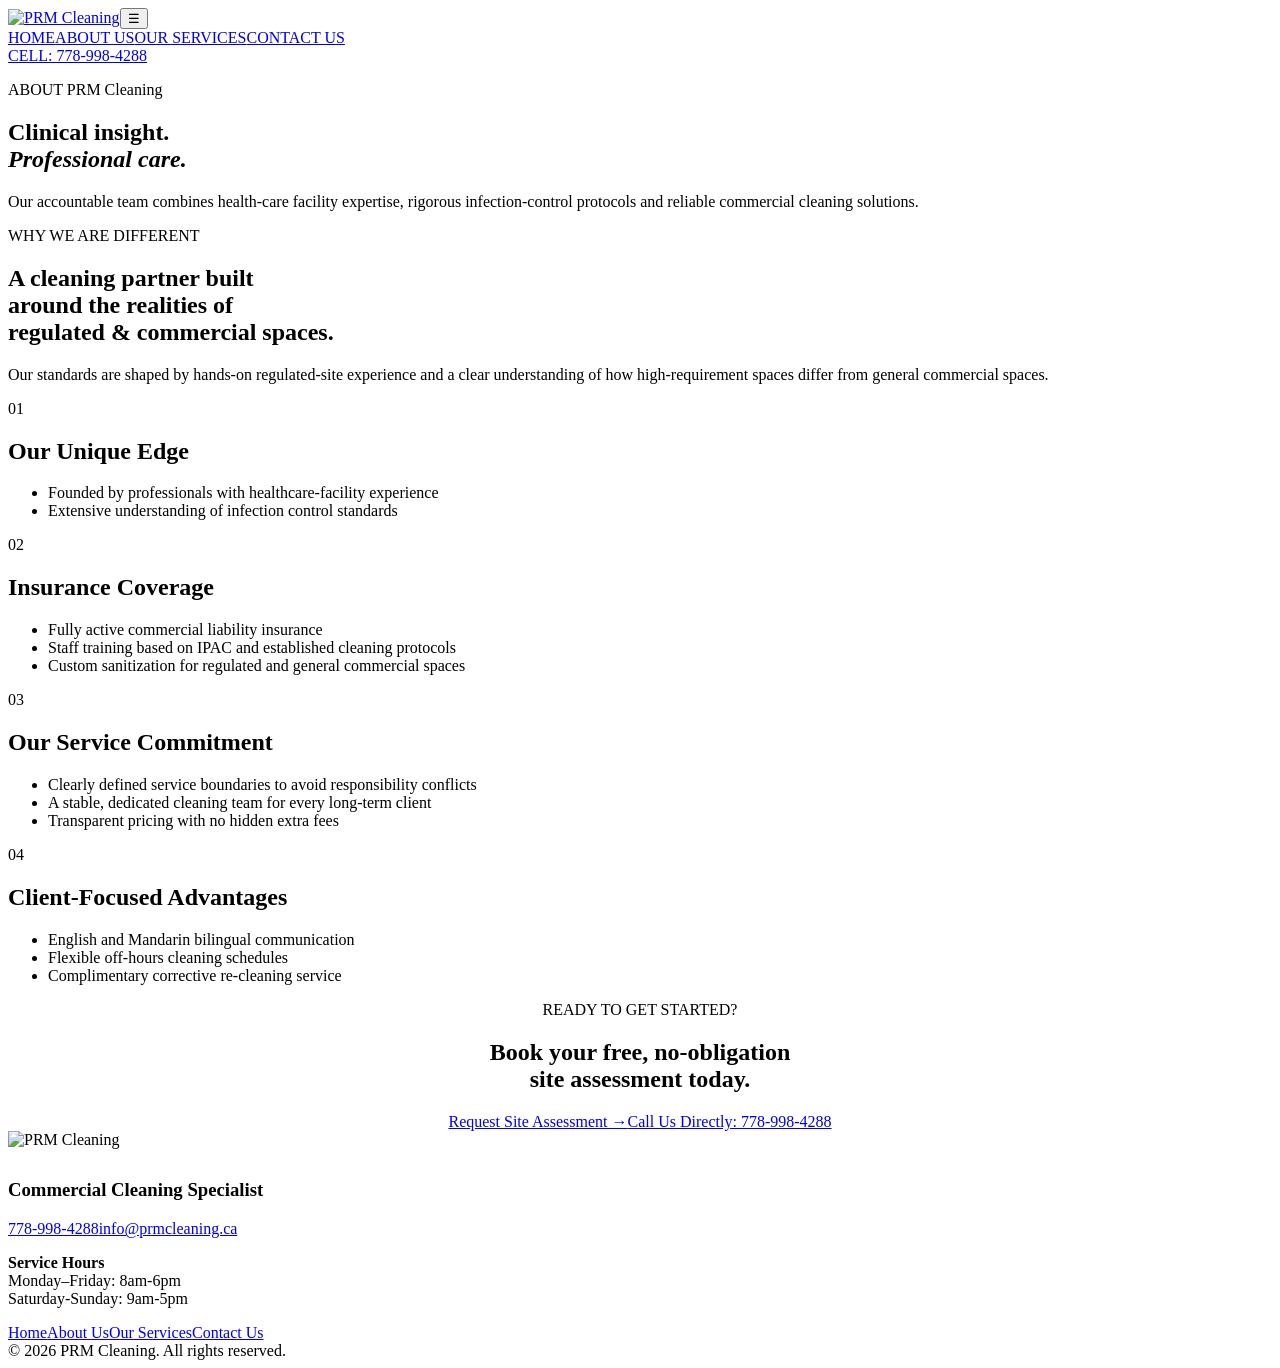
==== about.html @ 51bcb03b "Add files via upload" ====
<!--
ABOUT US Page Editing Instructions: To modify text, directly edit the corresponding title or paragraph; to replace the main image, place the new image in the images folder and name it about-team-logo-corrected.png; when adding or deleting content, copy or delete the entire <section>.
-->
<!doctype html>
<html lang="en">

<head>
  <meta charset="utf-8">
  <meta name="viewport" content="width=device-width,initial-scale=1">
  <meta name="description" content="Meet the team behind PRM Cleaning, providing professional commercial, medical and dental cleaning across Metro Vancouver with IPAC-aligned practices.">
  <title>About PRM Cleaning | Professional Cleaning in Metro Vancouver</title>
  <link rel="stylesheet" href="css/style.css">
  <script src="js/main.js" defer></script>
</head>

<body>
  <header class="site-header"><a class="logo" href="index.html"><img src="images/logo.png"
        alt="PRM Cleaning"></a><button class="menu-toggle" aria-expanded="false"
      aria-label="Open menu">☰</button>
    <nav class="site-nav"><a href="index.html">HOME</a><a class="active" href="about.html">ABOUT US</a><a
        href="our-service.html">OUR SERVICES</a><a href="contact.html">CONTACT US</a></nav>
    <div class="top-contact"><a href="tel:7789984288">CELL: 778-998-4288</a></div>
  </header>
  <main>
    <section class="page-hero about-hero">
      <div class="hero-copy">
        <p class="eyebrow">ABOUT PRM Cleaning</p>
        <h1>Clinical insight.<br><em>Professional care.</em></h1>
        <p>Our accountable team combines health-care facility expertise, rigorous infection-control protocols and reliable commercial cleaning solutions.</p>
        </div>
      </div>
    </section>
    <section class="section about-intro">
      <p class="eyebrow dark">WHY WE ARE DIFFERENT</p>
      <h2>A cleaning partner built<br>around the realities of<br>regulated & commercial spaces.</h2>
      <p>Our standards are shaped by hands-on regulated-site experience and a clear understanding of how high-requirement spaces differ from general commercial spaces.</p>
    </section>
    <section class="section about-groups">
      <article class="about-group">
        <div><span class="number">01</span>
          <h2>Our Unique Edge</h2>
        </div>
        <ul>
          <li>Founded by professionals with healthcare-facility experience</li>
          <li>Extensive understanding of infection control standards</li>
        </ul>
      </article>
      <article class="about-group">
        <div><span class="number">02</span>
          <h2>Insurance Coverage</h2>
        </div>
        <ul>
          <li>Fully active commercial liability insurance</li>
          <li>Staff training based on IPAC and established cleaning protocols</li>
          <li>Custom sanitization for regulated and general commercial spaces</li>
        </ul>
      </article>
      <article class="about-group">
        <div><span class="number">03</span>
          <h2>Our Service Commitment</h2>
        </div>
        <ul>
          <li>Clearly defined service boundaries to avoid responsibility conflicts</li>
          <li>A stable, dedicated cleaning team for every long-term client</li>
          <li>Transparent pricing with no hidden extra fees</li>
        </ul>
      </article>
      <article class="about-group">
        <div><span class="number">04</span>
          <h2>Client-Focused Advantages</h2>
        </div>
        <ul>
          <li>English and Mandarin bilingual communication</li>
          <li>Flexible off-hours cleaning schedules</li>
          <li>Complimentary corrective re-cleaning service</li>
        </ul>
      </article>
    </section>
    <section class="section dark-section" style="text-align:center">
      <p class="eyebrow">READY TO GET STARTED?</p>
      <h2>Book your free, no-obligation<br>site assessment today.</h2>
      <div class="hero-actions" style="justify-content:center"><a class="button light"
          href="contact.html#free-quote">Request Site Assessment →</a><a class="button light" href="tel:7789984288">Call Us Directly:
          778-998-4288</a></div>
    </section>
  </main>
  <footer class="site-footer">
    <div class="footer-main">
      <div><img class="footer-logo" src="images/transpernt-logo.png" alt="PRM Cleaning" style=" padding-bottom: 12px;">
        <h3>Commercial Cleaning Specialist</h3>
        <div class="footer-contact"><a href="tel:7789984288">778-998-4288</a><a
            href="mailto:info@prmcleaning.ca">info@prmcleaning.ca</a>
          <p><strong>Service Hours</strong><br>Monday–Friday: 8am-6pm<br>Saturday-Sunday: 9am-5pm</p> 
        </div>
      </div>
      <nav class="footer-links"><a href="index.html">Home</a><a href="about.html">About Us</a><a
          href="our-service.html">Our Services</a><a href="contact.html">Contact Us</a></nav>
    </div>
    <div class="footer-bottom">© 2026 PRM Cleaning. All rights reserved.</div>
  </footer>
</body>

</html>
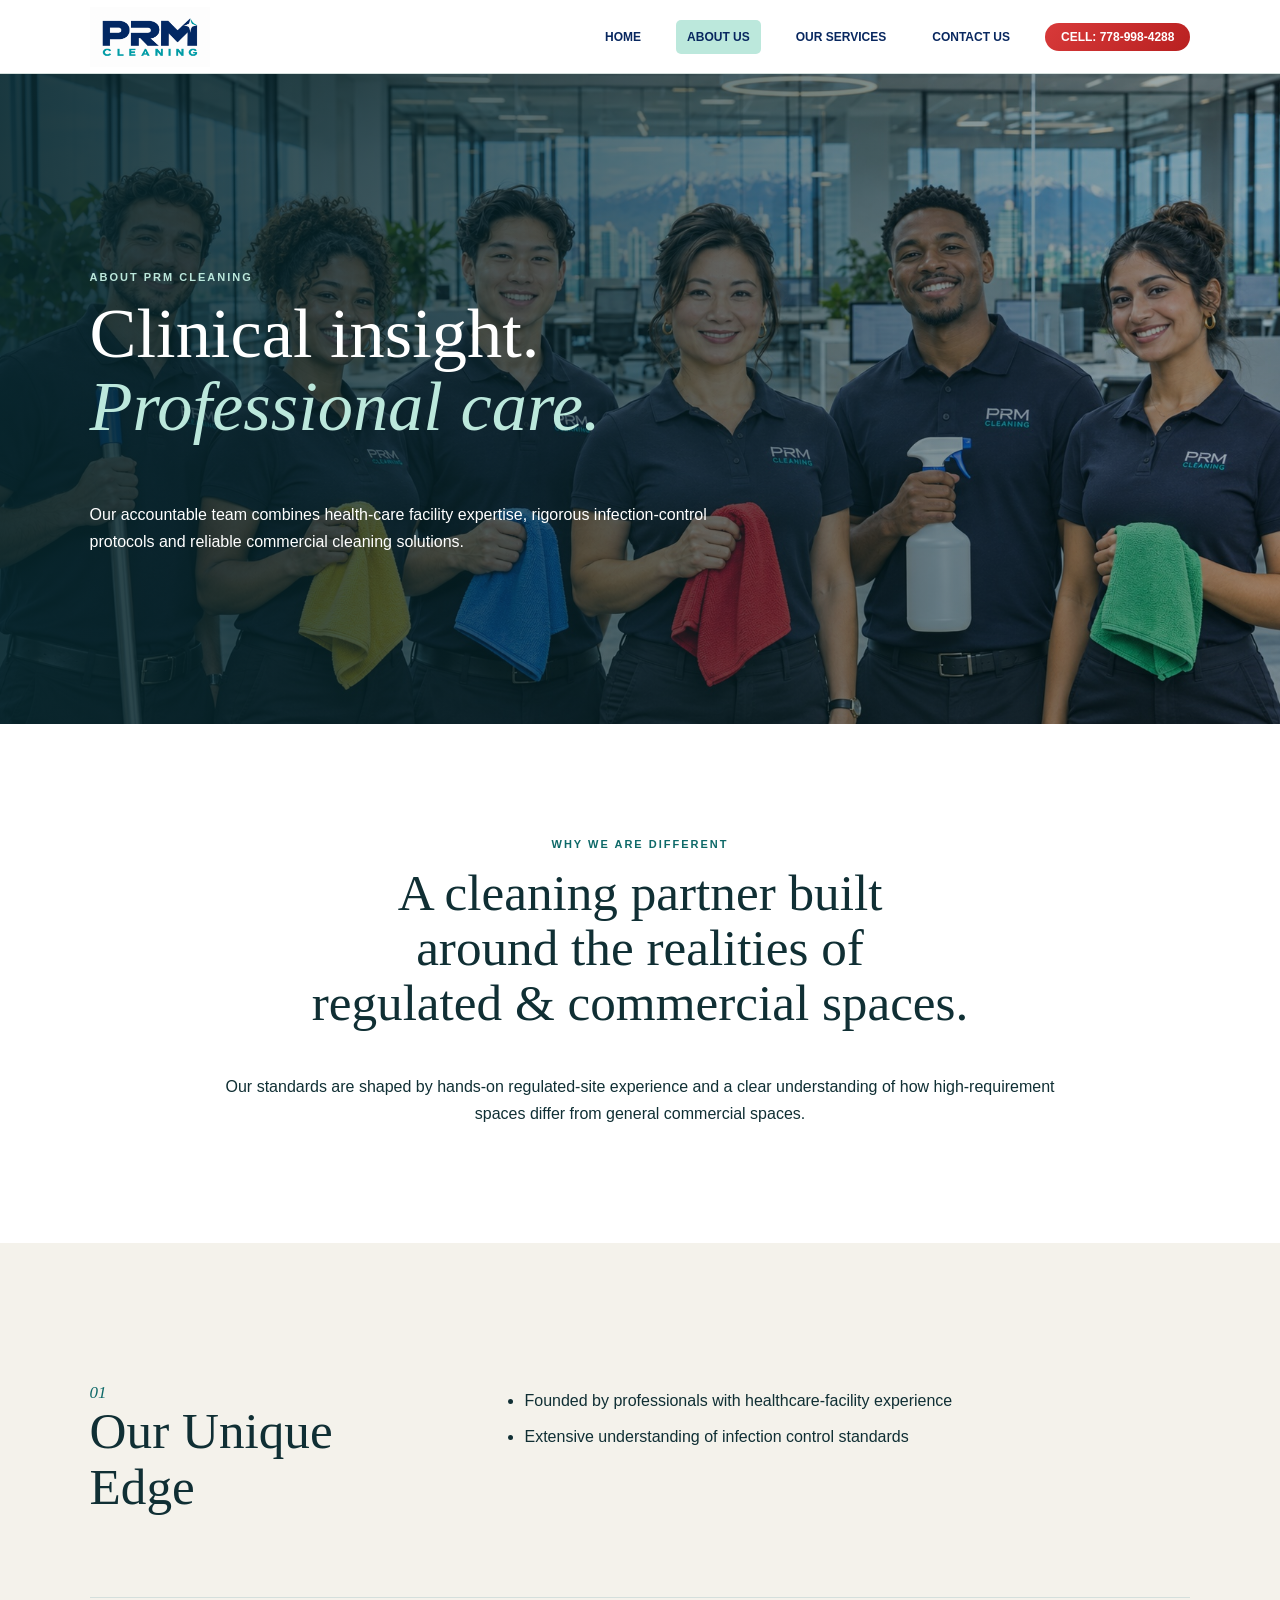
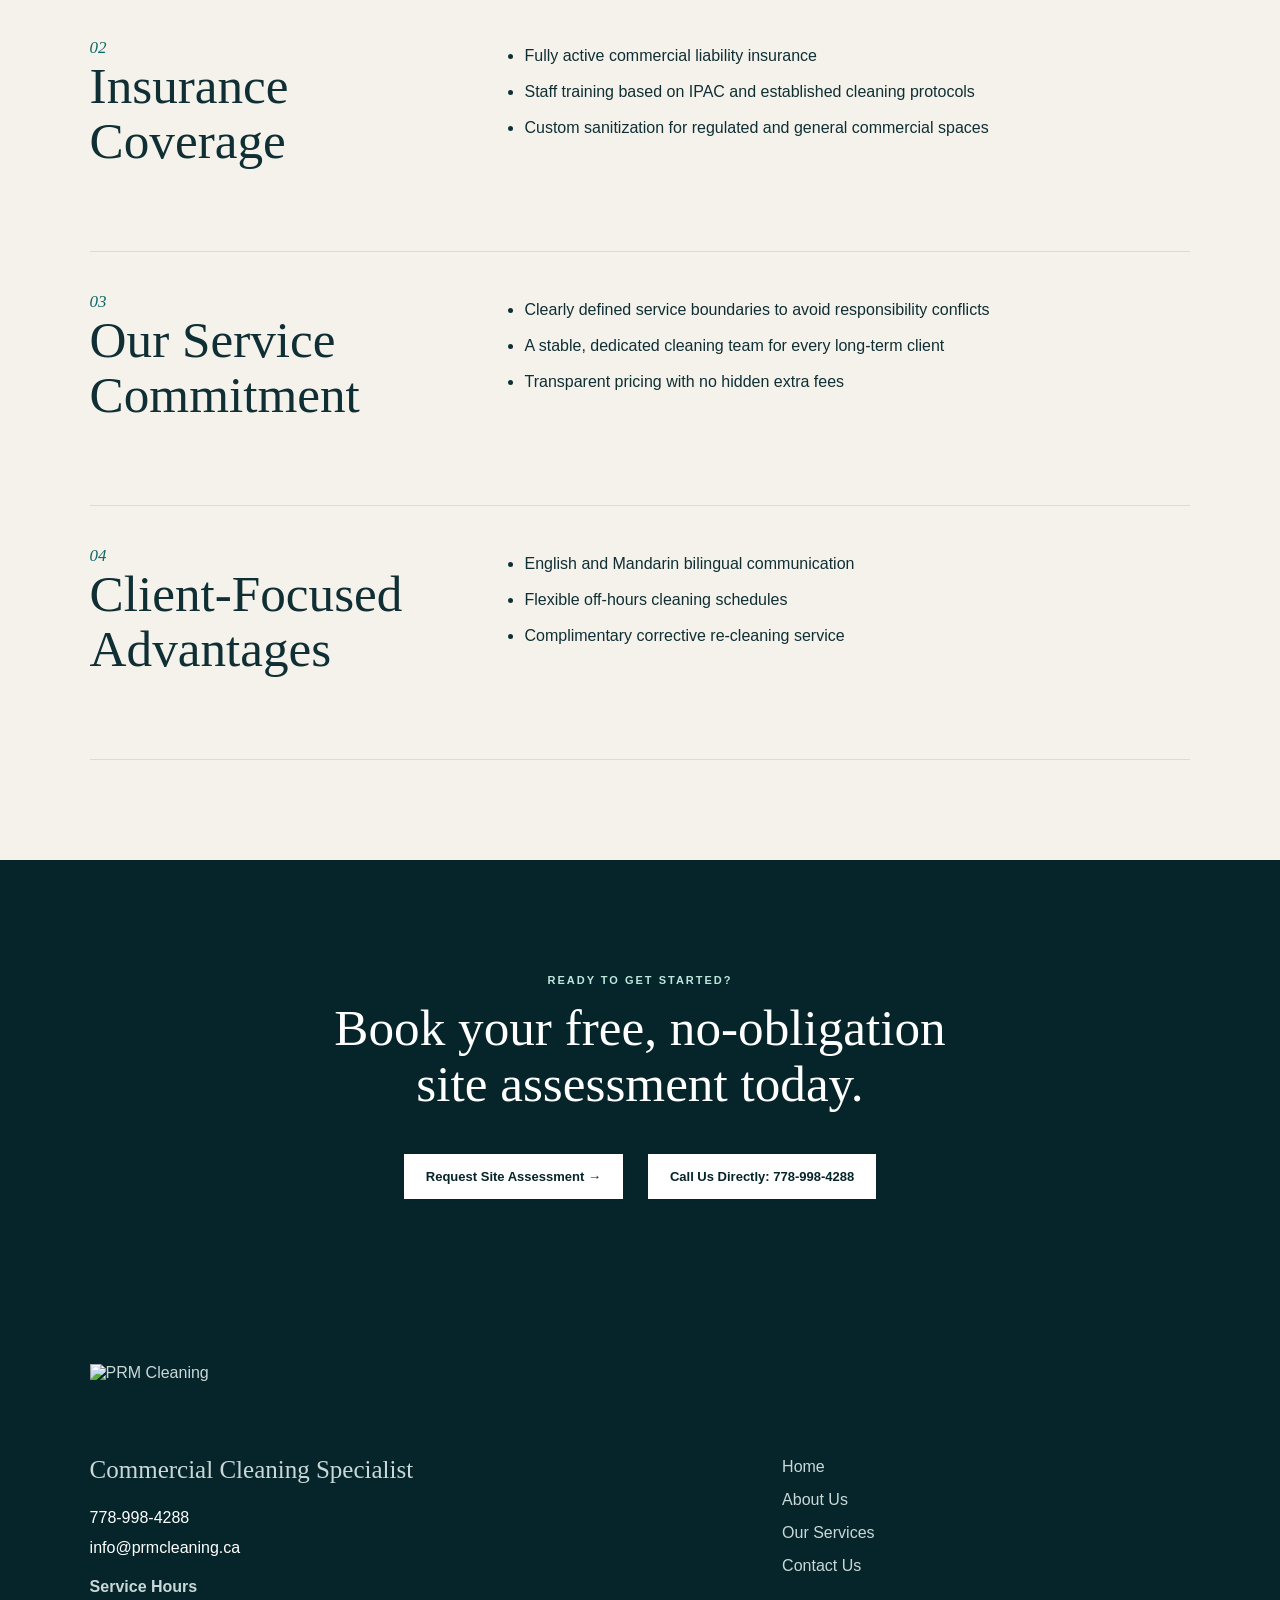
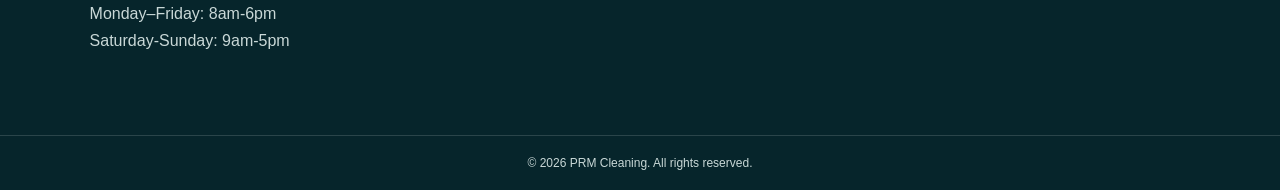
==== commit 2f08a772: "Add files via upload" ====
--- a/about.html
+++ b/about.html
@@ -86,7 +86,7 @@
   </main>
   <footer class="site-footer">
     <div class="footer-main">
-      <div><img class="footer-logo" src="images/transpernt-logo.png" alt="PRM Cleaning" style=" padding-bottom: 12px;">
+      <div><img class="footer-logo" src="images/transparent_logo.png" alt="PRM Cleaning" style=" padding-bottom: 12px;">
         <h3>Commercial Cleaning Specialist</h3>
         <div class="footer-contact"><a href="tel:7789984288">778-998-4288</a><a
             href="mailto:info@prmcleaning.ca">info@prmcleaning.ca</a>
--- a/css/style.css
+++ b/css/style.css
@@ -0,0 +1,872 @@
+/*
+PRM Cleaning Official Website Common Styles
+1. Change Color: Modify the color variable within `:root`.
+2. Change Desktop/Mobile Layout: Find `@media` to adjust breakpoints and layout.
+3. Add/Delete Sections: Copy or delete the entire `<section>` in the HTML, then reuse the class from this file.
+*/
+
+:root {
+  --navy: #06252b;
+  --teal: #0e6968;
+  --blue: #08275f;
+  --mint: #bce8dc;
+  --cream: #f4f2eb;
+  --ink: #102f34;
+  --muted: #657a7d;
+  --line: #d4dfdc;
+  --white: #fff;
+  --shadow: 0 18px 50px rgba(6, 37, 43, .12)
+}
+
+* {
+  box-sizing: border-box
+}
+
+html {
+  scroll-behavior: smooth
+}
+
+body {
+  margin: 0;
+  color: var(--ink);
+  font-family: Arial, Helvetica, sans-serif;
+  background: #fff
+}
+
+img {
+  max-width: 100%;
+  display: block
+}
+
+a {
+  color: inherit;
+  text-decoration: none
+}
+
+p {
+  line-height: 1.7
+}
+
+h1,
+h2,
+h3 {
+  font-family: Georgia, "Times New Roman", serif;
+  font-weight: 500;
+  margin-top: 0
+}
+
+h1 {
+  font-size: clamp(46px, 5.5vw, 82px);
+  line-height: 1.03
+}
+
+h2 {
+  font-size: clamp(36px, 4vw, 58px);
+  line-height: 1.08
+}
+
+h3 {
+  font-size: 25px
+}
+
+.eyebrow {
+  font-size: 11px;
+  font-weight: 800;
+  letter-spacing: 2px;
+  text-transform: uppercase;
+  color: var(--mint)
+}
+
+.eyebrow.dark {
+  color: var(--teal)
+}
+
+em {
+  color: var(--mint)
+}
+
+.top-contact {
+  height: 38px;
+  padding: 0;
+  display: flex;
+  align-items: center;
+  justify-content: flex-end;
+  background: #fff
+}
+
+.top-contact a {
+  padding: 7px 16px;
+  margin-left: 24px;
+  border-radius: 999px;
+  background: linear-gradient(135deg, #d83a3a, #b82020);
+  color: #fff;
+  font-size: 12px;
+  font-weight: 800
+}
+
+.site-header {
+  height: 74px;
+  padding: 0 7vw;
+  display: flex;
+  align-items: center;
+  /* justify-content: space-between; */
+  border-bottom: 1px solid var(--line);
+  background: #fff;
+  position: relative;
+  z-index: 20
+}
+
+.logo img {
+  /* width: 245px; */
+  height: 60px;
+  object-fit: cover
+}
+
+.site-nav {
+  display: flex;
+  gap: 24px;
+  align-items: center;
+  margin-left: auto;
+}
+
+.site-nav a {
+  padding: 10px 11px;
+  border-radius: 5px;
+  color: var(--blue);
+  font-size: 12px;
+  font-weight: 800
+}
+
+.site-nav a:hover,
+.site-nav a.active {
+  background: var(--mint)
+}
+
+.menu-toggle {
+  display: none;
+  border: 0;
+  background: var(--navy);
+  color: #fff;
+  padding: 10px 13px;
+  font-size: 20px;
+  border-radius: 4px
+}
+
+.button {
+  display: inline-flex;
+  align-items: center;
+  justify-content: center;
+  padding: 15px 22px;
+  background: var(--teal);
+  color: #fff;
+  font-weight: 800;
+  font-size: 13px;
+  border: 0;
+  cursor: pointer
+}
+
+.button.light {
+  background: #fff;
+  color: var(--navy)
+}
+
+.button:hover {
+  filter: brightness(.92)
+}
+
+.home-hero {
+  min-height: 800px;
+  position: relative;
+  display: flex;
+  align-items: center;
+  color: #fff;
+  background: url('../images/home-dental-clinic.jpg') center/cover
+}
+
+.home-hero:before,
+.page-hero:before {
+  content: "";
+  position: absolute;
+  inset: 0;
+  background: linear-gradient(90deg, rgba(6, 37, 43, .9), rgba(6, 37, 43, .35))
+}
+
+.hero-copy {
+  position: relative;
+  z-index: 2;
+  width: min(790px, 86vw);
+  margin-left: 7vw
+}
+
+.hero-copy p {
+  max-width: 650px
+}
+
+.hero-points {
+  padding-left: 20px;
+  line-height: 2
+}
+
+.hero-actions {
+  display: flex;
+  gap: 25px;
+  align-items: center;
+  margin-top: 28px
+}
+
+.trust-bar {
+  position: absolute;
+  z-index: 3;
+  bottom: 0;
+  left: 0;
+  right: 0;
+  background: rgba(6, 37, 43, .9);
+  display: grid;
+  grid-template-columns: repeat(4, 1fr);
+  padding: 22px 7vw
+}
+
+.trust-bar div {
+  padding: 0 24px;
+  border-right: 1px solid #ffffff40
+}
+
+.trust-bar div:last-child {
+  border: 0
+}
+
+.trust-bar strong {
+  display: block;
+  font: italic 26px Georgia;
+  color: var(--mint)
+}
+
+.trust-bar span {
+  font-size: 11px
+}
+
+.section {
+  padding: 100px 7vw
+}
+
+.section-head {
+  display: flex;
+  justify-content: space-between;
+  align-items: end;
+  gap: 40px;
+  margin-bottom: 48px
+}
+
+.intro {
+  display: grid;
+  grid-template-columns: 1fr 1fr;
+  gap: 10vw;
+  background: var(--cream)
+}
+
+.intro p:last-child {
+  font-size: 17px;
+  color: var(--muted)
+}
+
+.features {
+  display: grid;
+  grid-template-columns: repeat(4, 1fr);
+  gap: 1px;
+  background: var(--line);
+  padding: 1px
+}
+
+.features article {
+  background: #fff;
+  padding: 50px 35px
+}
+
+.features span,
+.number {
+  color: var(--teal);
+  font: italic 17px Georgia
+}
+
+.features p {
+  font-size: 13px;
+  color: var(--muted)
+}
+
+.split {
+  display: grid;
+  grid-template-columns: 1fr 1fr
+}
+
+.split-image {
+  min-height: 600px;
+  background: url('../images/home-magnifying-glass.jpg') center/contain no-repeat #fff
+}
+
+.split-copy {
+  padding: 90px 7vw;
+  background: var(--teal);
+  color: #fff
+}
+
+.check-list {
+  list-style: none;
+  padding: 0
+}
+
+.check-list li {
+  padding: 13px 0;
+  border-bottom: 1px solid #ffffff35
+}
+
+.check-list li:before {
+  content: "✓";
+  color: var(--mint);
+  margin-right: 12px;
+  font-weight: bold
+}
+
+.service-grid {
+  display: grid;
+  grid-template-columns: 1fr 1fr;
+  gap: 25px
+}
+
+.image-card {
+  min-height: 530px;
+  display: flex;
+  align-items: end;
+  position: relative;
+  color: #fff;
+  background-size: cover;
+  background-position: center
+}
+
+.image-card:before {
+  content: "";
+  position: absolute;
+  inset: 0;
+  background: linear-gradient(transparent, rgba(6, 37, 43, .9))
+}
+
+.image-card>div {
+  position: relative;
+  padding: 45px
+}
+
+.home-dental {
+  background-image: url('../images/home-service-dental.jpg')
+}
+
+.home-commercial {
+  background-image: url('../images/home-service-gym.jpg')
+}
+
+.dark-section {
+  background: var(--navy);
+  color: #fff
+}
+
+.problem-grid,
+.extras {
+  display: grid;
+  grid-template-columns: repeat(2, 1fr);
+  gap: 0 45px
+}
+
+.problem-grid p,
+.extras p {
+  border-bottom: 1px solid #ffffff32;
+  padding: 16px 0
+}
+
+.problem-grid p:before,
+.extras p:before {
+  content: "✓";
+  color: var(--mint);
+  margin-right: 12px
+}
+
+.gallery {
+  display: grid;
+  grid-template-columns: repeat(3, 1fr);
+  gap: 14px
+}
+
+.gallery img {
+  width: 100%;
+  height: 300px;
+  object-fit: cover
+}
+
+.areas {
+  background: linear-gradient(125deg, #06252b, #0a5257);
+  color: #fff
+}
+
+.quote {
+  display: grid;
+  grid-template-columns: .8fr 1.2fr;
+  gap: 80px;
+  background: var(--cream)
+}
+
+.quote-form {
+  background: #fff;
+  padding: 42px;
+  box-shadow: var(--shadow);
+  display: grid;
+  grid-template-columns: 1fr 1fr;
+  gap: 22px
+}
+
+.quote-form label {
+  font-size: 10px;
+  font-weight: 800;
+  letter-spacing: 1px;
+  text-transform: uppercase
+}
+
+.quote-form input,
+.quote-form select,
+.quote-form textarea {
+  display: block;
+  width: 100%;
+  margin-top: 8px;
+  padding: 13px;
+  border: 0;
+  border-bottom: 1px solid #aabbb8;
+  font: 14px Arial;
+  background: transparent
+}
+
+.quote-form textarea {
+  border: 1px solid #b9c7c4
+}
+
+.full {
+  grid-column: 1/-1
+}
+
+.page-hero {
+  min-height: 650px;
+  position: relative;
+  display: flex;
+  align-items: center;
+  color: #fff;
+  background-size: cover;
+  background-position: center
+}
+
+.page-hero .hero-copy {
+  margin-top: 30px
+}
+
+.about-hero {
+  background-image: url('../images/OUR\ TEAM.jpg');
+  background-position: center top
+}
+
+.services-hero {
+  background-image: url('../images/services-main.png')
+}
+
+.contact-hero {
+  background-image: linear-gradient(135deg, #06252b, #0e6968)
+}
+
+.about-intro {
+  text-align: center;
+  max-width: 1050px;
+  margin: auto
+}
+
+.about-groups {
+  background: var(--cream)
+}
+
+.about-group {
+  display: grid;
+  grid-template-columns: .65fr 1.35fr;
+  gap: 55px;
+  padding: 40px 0;
+  border-bottom: 1px solid var(--line)
+}
+
+.about-group ul {
+  margin: 0
+}
+
+.about-group li {
+  padding: 9px 0
+}
+
+.about-group li:marker {
+  color: var(--teal)
+}
+
+.service-cards {
+  display: flex;
+  flex-direction: column;
+  gap: 32px
+}
+
+.detail-card {
+  display: grid;
+  grid-template-columns: 42% 58%;
+  border: 1px solid var(--line);
+  min-height: 410px
+}
+
+.detail-card:nth-child(even) {
+  grid-template-columns: 58% 42%
+}
+
+.detail-card:nth-child(even) .card-image {
+  grid-column: 2;
+  grid-row: 1
+}
+
+.detail-card:nth-child(even) .card-body {
+  grid-column: 1;
+  grid-row: 1
+}
+
+.card-image {
+  min-height: 410px;
+  background-position: center;
+  background-size: cover
+}
+
+.dental-img {
+  background-image: url('../images/service-dental-new.jpg')
+}
+
+.medical-img {
+  background-image: url('../images/service-medical-new.jpg')
+}
+
+.commercial-img {
+  background-image: url('../images/service-commercial-new.jpg')
+}
+
+.residential-img {
+  background-image: url('../images/service-residential-new.jpg')
+}
+
+.card-body {
+  padding: 55px;
+  display: flex;
+  flex-direction: column;
+  justify-content: center
+}
+
+.card-type {
+  color: var(--teal);
+  font-size: 11px;
+  font-weight: bold;
+  letter-spacing: 1.5px
+}
+
+.card-body li {
+  margin: 12px 0
+}
+
+.process {
+  display: grid;
+  grid-template-columns: repeat(7, 1fr);
+  gap: 12px
+}
+
+.process div {
+  padding: 28px 17px;
+  background: #ffffff0d;
+  border-top: 2px solid var(--mint)
+}
+
+.process strong {
+  color: var(--mint)
+}
+
+.process p {
+  font-size: 12px
+}
+
+.safeguards {
+  display: grid;
+  grid-template-columns: 1fr 1.4fr;
+  gap: 80px
+}
+
+.safeguard-list div {
+  display: flex;
+  gap: 20px;
+  border-bottom: 1px solid var(--line);
+  padding: 19px 0
+}
+
+.faq {
+  max-width: 1000px;
+  margin: auto
+}
+
+.faq details {
+  border-bottom: 1px solid var(--line);
+  padding: 20px
+}
+
+.faq summary {
+  font-weight: 800;
+  cursor: pointer
+}
+
+.faq details p {
+  color: var(--muted)
+}
+
+.contact-layout {
+  display: grid;
+  grid-template-columns: .85fr 1.15fr
+}
+
+.contact-info {
+  background: linear-gradient(145deg, #06252b, #0a4d52);
+  color: #fff;
+  padding: 90px 7vw
+}
+
+.contact-methods {
+  margin-top: 40px;
+  border-top: 1px solid #ffffff40
+}
+
+.contact-methods a {
+  display: block;
+  padding: 22px 0;
+  border-bottom: 1px solid #ffffff40
+}
+
+.contact-form-wrap {
+  padding: 90px 7vw;
+  background: var(--cream)
+}
+
+.site-footer {
+  background: var(--navy);
+  color: #c9d8d7
+}
+
+.footer-main {
+  padding: 65px 7vw;
+  display: grid;
+  grid-template-columns: 1.5fr 1fr;
+  gap: 80px;
+  align-items: center
+}
+
+.footer-logo {
+  width: 220px;
+  height: 92px;
+  object-fit: cover
+}
+
+.footer-contact a {
+  display: block;
+  margin: 12px 0;
+  color: #fff
+}
+
+.footer-links {
+  display: flex;
+  flex-direction: column;
+  gap: 15px
+}
+
+.footer-bottom {
+  padding: 20px 7vw;
+  border-top: 1px solid #ffffff25;
+  text-align: center;
+  font-size: 12px
+}
+
+.notice {
+  display: none;
+  margin-top: 15px;
+  padding: 12px;
+  background: #e9f5f1;
+  color: var(--teal);
+  font-weight: bold
+}
+
+@media(max-width:950px) {
+  .site-nav {
+    display: none;
+    position: absolute;
+    top: 74px;
+    left: 0;
+    right: 0;
+    background: #fff;
+    padding: 18px 7vw;
+    flex-direction: column;
+    align-items: stretch;
+    box-shadow: var(--shadow)
+  }
+
+  .site-nav.open {
+    display: flex
+  }
+
+  .menu-toggle {
+    display: block
+    margin-left: auto;
+  }
+
+  .features {
+    grid-template-columns: 1fr 1fr
+  }
+
+  .split,
+  .intro,
+  .quote,
+  .contact-layout,
+  .safeguards {
+    grid-template-columns: 1fr
+  }
+
+  .service-grid {
+    grid-template-columns: 1fr
+  }
+
+  .process {
+    grid-template-columns: repeat(4, 1fr)
+  }
+
+  .section-head {
+    align-items: start;
+    flex-direction: column
+  }
+
+  .gallery {
+    grid-template-columns: 1fr 1fr
+  }
+
+  .detail-card,
+  .detail-card:nth-child(even) {
+    grid-template-columns: 42% 58%
+  }
+
+  .detail-card:nth-child(even) .card-image {
+    grid-column: 1
+  }
+
+  .detail-card:nth-child(even) .card-body {
+    grid-column: 2
+  }
+
+  .trust-bar {
+    grid-template-columns: 1fr 1fr
+  }
+}
+
+@media(max-width:620px) {
+  .top-contact {
+    padding: 0
+  }
+
+  .site-header {
+    height: 66px;
+    padding: 0 4vw
+  }
+
+  .logo img {
+    width: 205px;
+    height: 58px
+  }
+
+  .site-nav {
+    top: 66px
+  }
+
+  .section {
+    padding: 72px 6vw
+  }
+
+  .home-hero {
+    min-height: 790px;
+    align-items: flex-start;
+    padding-top: 90px
+  }
+
+  .hero-copy {
+    margin-left: 6vw
+  }
+
+  .hero-actions {
+    align-items: flex-start;
+    flex-direction: column
+  }
+
+  .trust-bar {
+    padding: 15px 5vw
+  }
+
+  .trust-bar div {
+    padding: 8px
+  }
+
+  .features,
+  .gallery,
+  .problem-grid,
+  .extras {
+    grid-template-columns: 1fr
+  }
+
+  .split-image {
+    min-height: 360px
+  }
+
+  .image-card {
+    min-height: 440px
+  }
+
+  .quote-form {
+    padding: 28px 22px;
+    grid-template-columns: 1fr
+  }
+
+  .full {
+    grid-column: auto
+  }
+
+  .page-hero {
+    min-height: 540px
+  }
+
+  .about-group {
+    grid-template-columns: 1fr;
+    gap: 10px
+  }
+
+  .detail-card,
+  .detail-card:nth-child(even) {
+    display: block;
+    min-height: 0
+  }
+
+  .card-image {
+    min-height: 250px
+  }
+
+  .card-body {
+    padding: 35px 25px
+  }
+
+  .process {
+    grid-template-columns: 1fr 1fr
+  }
+
+  .footer-main {
+    grid-template-columns: 1fr;
+    gap: 35px
+  }
+}
